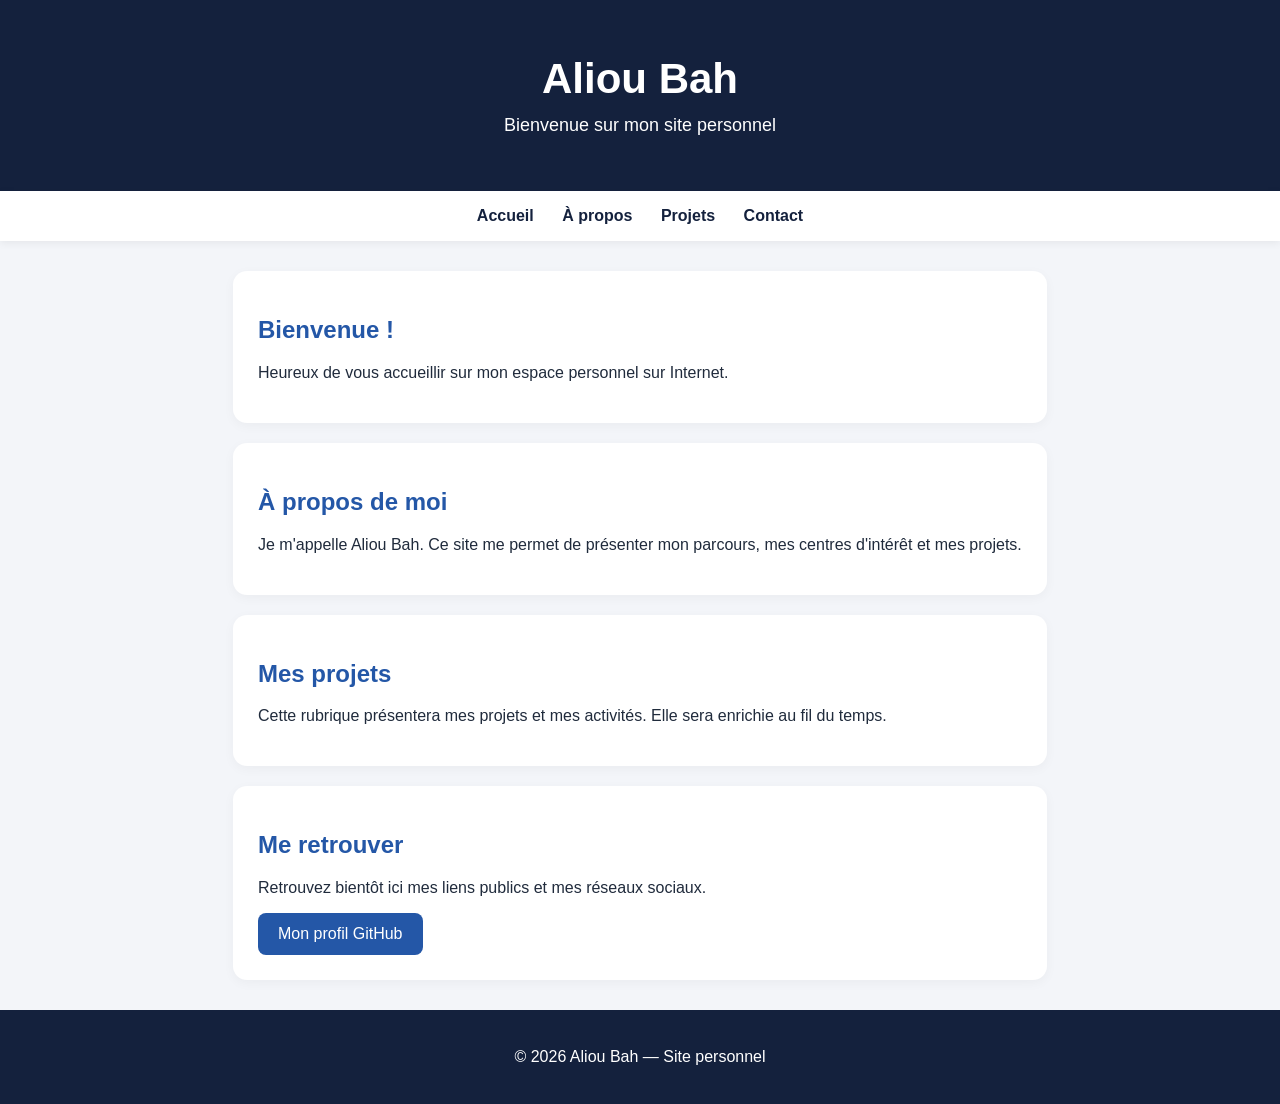
==== index.html @ 43d42935 "Création de la page d'accueil" ====
<!DOCTYPE html>
<html lang="fr">
<head>
  <meta charset="UTF-8">
  <meta name="viewport" content="width=device-width, initial-scale=1.0">
  <title>Aliou Bah | Site personnel</title>
  <style>
    * { box-sizing: border-box; }
    body {
      margin: 0;
      font-family: Arial, sans-serif;
      background: #f3f5f9;
      color: #202b3c;
    }
    header {
      background: #14213d;
      color: white;
      text-align: center;
      padding: 55px 20px;
    }
    header h1 { font-size: 42px; margin: 0 0 12px; }
    header p { font-size: 18px; margin: 0; }
    nav {
      background: #ffffff;
      padding: 16px;
      text-align: center;
      box-shadow: 0 2px 8px #00000010;
    }
    nav a {
      color: #14213d;
      text-decoration: none;
      margin: 0 12px;
      font-weight: bold;
    }
    main {
      max-width: 850px;
      margin: 30px auto;
      padding: 0 18px;
    }
    section {
      background: white;
      padding: 25px;
      margin-bottom: 20px;
      border-radius: 14px;
      box-shadow: 0 3px 12px #0000000a;
    }
    h2 { color: #2457a7; }
    .bouton {
      display: inline-block;
      background: #2457a7;
      color: white;
      padding: 12px 20px;
      border-radius: 8px;
      text-decoration: none;
    }
    footer {
      background: #14213d;
      color: white;
      text-align: center;
      padding: 22px;
    }
  </style>
</head>
<body>
  <header>
    <h1>Aliou Bah</h1>
    <p>Bienvenue sur mon site personnel</p>
  </header>

  <nav>
    <a href="#accueil">Accueil</a>
    <a href="#apropos">À propos</a>
    <a href="#projets">Projets</a>
    <a href="#contact">Contact</a>
  </nav>

  <main>
    <section id="accueil">
      <h2>Bienvenue !</h2>
      <p>Heureux de vous accueillir sur mon espace personnel
      sur Internet.</p>
    </section>

    <section id="apropos">
      <h2>À propos de moi</h2>
      <p>Je m'appelle Aliou Bah. Ce site me permet de présenter
      mon parcours, mes centres d'intérêt et mes projets.</p>
    </section>

    <section id="projets">
      <h2>Mes projets</h2>
      <p>Cette rubrique présentera mes projets et mes activités.
      Elle sera enrichie au fil du temps.</p>
    </section>

    <section id="contact">
      <h2>Me retrouver</h2>
      <p>Retrouvez bientôt ici mes liens publics et mes réseaux sociaux.</p>
      <a class="bouton" href="https://github.com/Alioubah628">
        Mon profil GitHub
      </a>
    </section>
  </main>

  <footer>
    <p>© 2026 Aliou Bah — Site personnel</p>
  </footer>
</body>
</html>
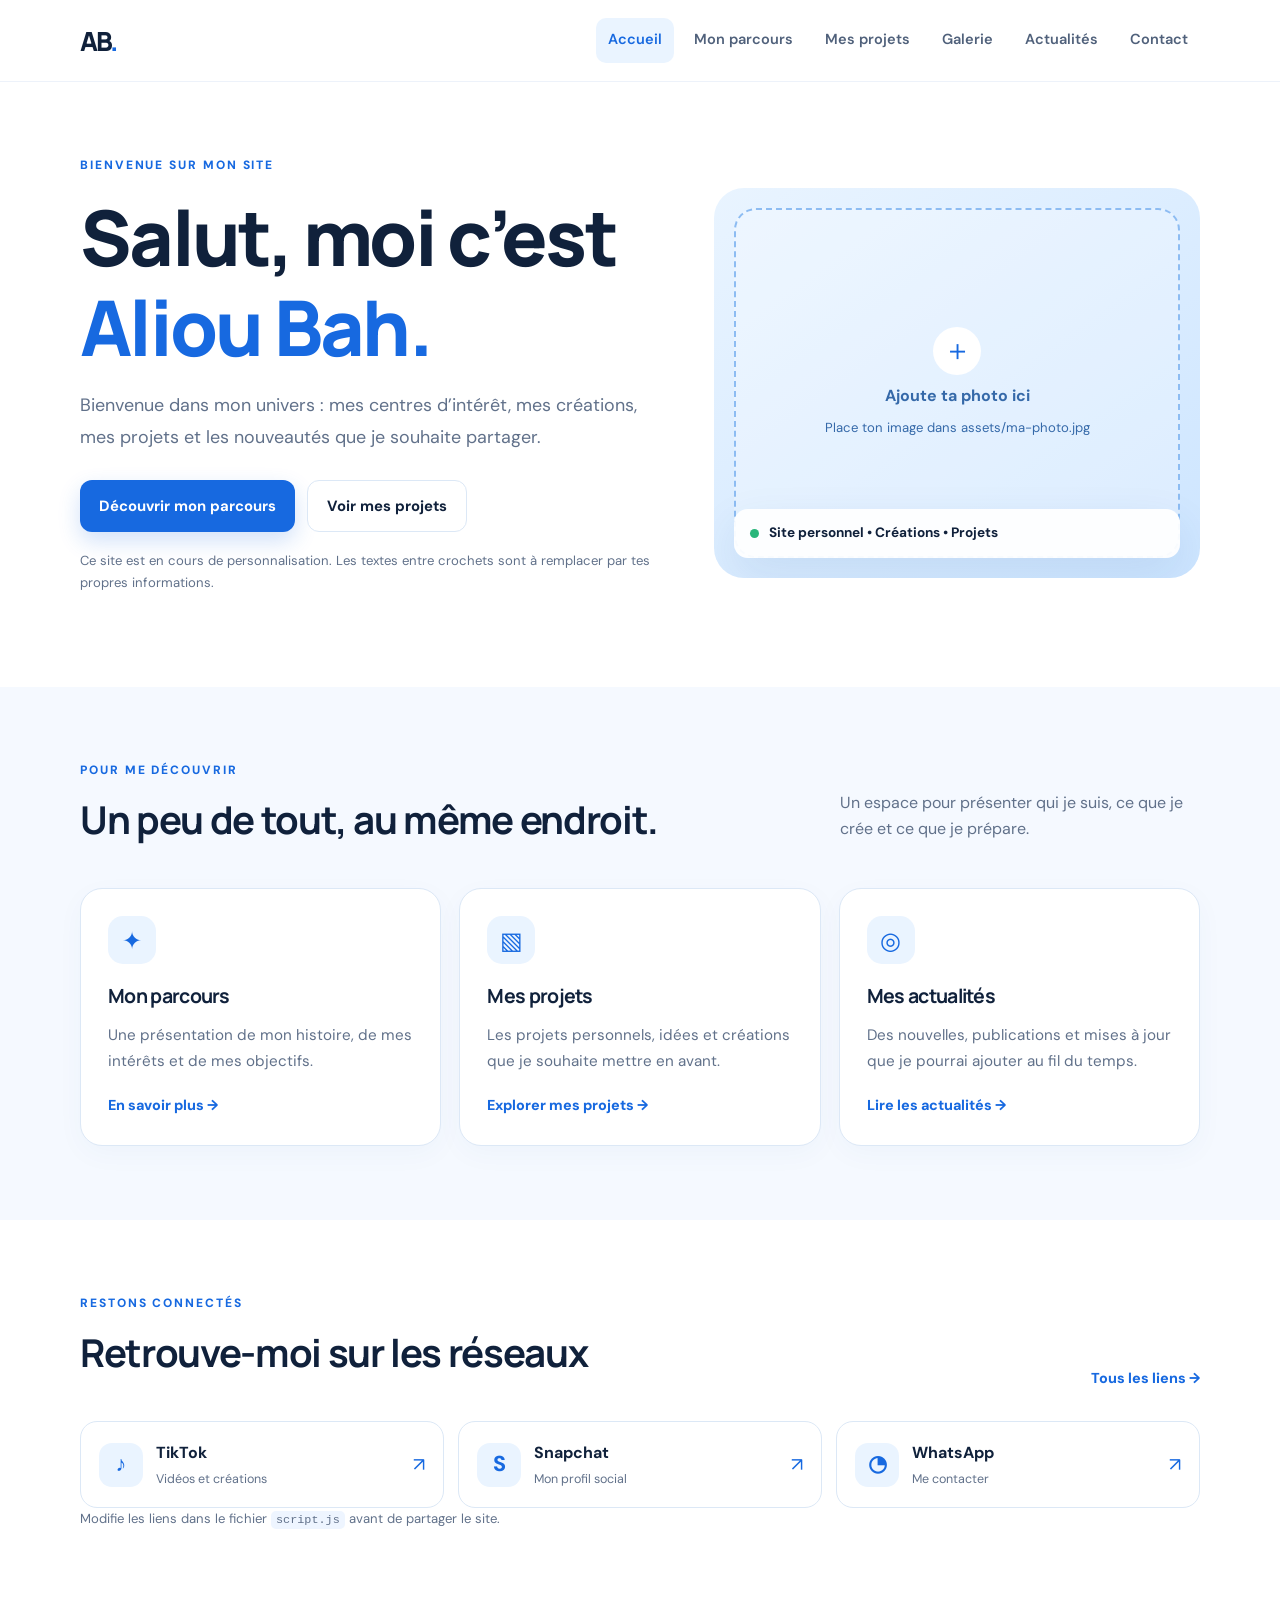
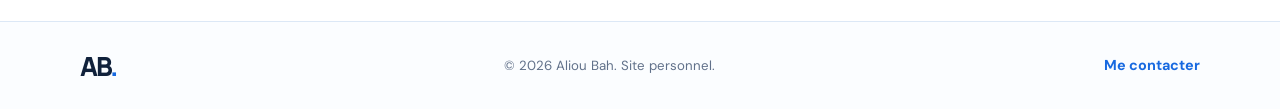
==== commit 73bd38bf: "Add files via upload" ====
--- a/index.html
+++ b/index.html
@@ -1,109 +1,56 @@
-<!DOCTYPE html>
+<!doctype html>
 <html lang="fr">
 <head>
-  <meta charset="UTF-8">
-  <meta name="viewport" content="width=device-width, initial-scale=1.0">
-  <title>Aliou Bah | Site personnel</title>
-  <style>
-    * { box-sizing: border-box; }
-    body {
-      margin: 0;
-      font-family: Arial, sans-serif;
-      background: #f3f5f9;
-      color: #202b3c;
-    }
-    header {
-      background: #14213d;
-      color: white;
-      text-align: center;
-      padding: 55px 20px;
-    }
-    header h1 { font-size: 42px; margin: 0 0 12px; }
-    header p { font-size: 18px; margin: 0; }
-    nav {
-      background: #ffffff;
-      padding: 16px;
-      text-align: center;
-      box-shadow: 0 2px 8px #00000010;
-    }
-    nav a {
-      color: #14213d;
-      text-decoration: none;
-      margin: 0 12px;
-      font-weight: bold;
-    }
-    main {
-      max-width: 850px;
-      margin: 30px auto;
-      padding: 0 18px;
-    }
-    section {
-      background: white;
-      padding: 25px;
-      margin-bottom: 20px;
-      border-radius: 14px;
-      box-shadow: 0 3px 12px #0000000a;
-    }
-    h2 { color: #2457a7; }
-    .bouton {
-      display: inline-block;
-      background: #2457a7;
-      color: white;
-      padding: 12px 20px;
-      border-radius: 8px;
-      text-decoration: none;
-    }
-    footer {
-      background: #14213d;
-      color: white;
-      text-align: center;
-      padding: 22px;
-    }
-  </style>
+  <meta charset="utf-8">
+  <meta name="viewport" content="width=device-width, initial-scale=1">
+  <meta name="description" content="Site personnel, créations et projets d'Aliou Bah.">
+  <title>Accueil | Aliou Bah</title>
+  <link rel="stylesheet" href="style.css">
+  <script src="script.js" defer></script>
 </head>
 <body>
-  <header>
-    <h1>Aliou Bah</h1>
-    <p>Bienvenue sur mon site personnel</p>
+  <header class="site-header">
+    <a class="logo" href="index.html" aria-label="Accueil">AB<span>.</span></a>
+    <button class="menu-toggle" aria-expanded="false" aria-controls="navigation">☰ <span class="sr-only">Ouvrir le menu</span></button>
+    <nav id="navigation" class="navigation" aria-label="Navigation principale">
+      <a class="active" href="index.html">Accueil</a><a href="parcours.html">Mon parcours</a><a href="projets.html">Mes projets</a><a href="galerie.html">Galerie</a><a href="actualites.html">Actualités</a><a href="contact.html">Contact</a>
+    </nav>
   </header>
-
-  <nav>
-    <a href="#accueil">Accueil</a>
-    <a href="#apropos">À propos</a>
-    <a href="#projets">Projets</a>
-    <a href="#contact">Contact</a>
-  </nav>
-
   <main>
-    <section id="accueil">
-      <h2>Bienvenue !</h2>
-      <p>Heureux de vous accueillir sur mon espace personnel
-      sur Internet.</p>
+    <section class="hero container">
+      <div class="hero-copy">
+        <p class="eyebrow">BIENVENUE SUR MON SITE</p>
+        <h1>Salut, moi c’est <span>Aliou Bah.</span></h1>
+        <p class="lead">Bienvenue dans mon univers : mes centres d’intérêt, mes créations, mes projets et les nouveautés que je souhaite partager.</p>
+        <div class="button-row"><a class="button primary" href="parcours.html">Découvrir mon parcours</a><a class="button secondary" href="projets.html">Voir mes projets</a></div>
+        <p class="small muted">Ce site est en cours de personnalisation. Les textes entre crochets sont à remplacer par tes propres informations.</p>
+      </div>
+      <div class="hero-photo-wrap">
+        <img class="hero-photo" src="assets/ma-photo.jpg" alt="Photo de présentation d’Aliou Bah" onerror="this.style.display='none'; this.nextElementSibling.style.display='grid'">
+        <div class="photo-placeholder"><span class="placeholder-icon">＋</span><strong>Ajoute ta photo ici</strong><span>Place ton image dans assets/ma-photo.jpg</span></div>
+        <div class="floating-note"><span class="dot"></span> Site personnel • Créations • Projets</div>
+      </div>
     </section>
-
-    <section id="apropos">
-      <h2>À propos de moi</h2>
-      <p>Je m'appelle Aliou Bah. Ce site me permet de présenter
-      mon parcours, mes centres d'intérêt et mes projets.</p>
+    <section class="section soft-bg">
+      <div class="container">
+        <div class="section-heading"><div><p class="eyebrow">POUR ME DÉCOUVRIR</p><h2>Un peu de tout, au même endroit.</h2></div><p>Un espace pour présenter qui je suis, ce que je crée et ce que je prépare.</p></div>
+        <div class="card-grid three">
+          <article class="card"><div class="card-icon">✦</div><h3>Mon parcours</h3><p>Une présentation de mon histoire, de mes intérêts et de mes objectifs.</p><a class="text-link" href="parcours.html">En savoir plus →</a></article>
+          <article class="card"><div class="card-icon">▧</div><h3>Mes projets</h3><p>Les projets personnels, idées et créations que je souhaite mettre en avant.</p><a class="text-link" href="projets.html">Explorer mes projets →</a></article>
+          <article class="card"><div class="card-icon">◎</div><h3>Mes actualités</h3><p>Des nouvelles, publications et mises à jour que je pourrai ajouter au fil du temps.</p><a class="text-link" href="actualites.html">Lire les actualités →</a></article>
+        </div>
+      </div>
     </section>
-
-    <section id="projets">
-      <h2>Mes projets</h2>
-      <p>Cette rubrique présentera mes projets et mes activités.
-      Elle sera enrichie au fil du temps.</p>
-    </section>
-
-    <section id="contact">
-      <h2>Me retrouver</h2>
-      <p>Retrouvez bientôt ici mes liens publics et mes réseaux sociaux.</p>
-      <a class="bouton" href="https://github.com/Alioubah628">
-        Mon profil GitHub
-      </a>
+    <section class="section container">
+      <div class="section-heading"><div><p class="eyebrow">RESTONS CONNECTÉS</p><h2>Retrouve-moi sur les réseaux</h2></div><a class="text-link" href="contact.html">Tous les liens →</a></div>
+      <div class="social-grid">
+        <a class="social-card" data-social="tiktok" href="https://www.tiktok.com/" target="_blank" rel="noopener noreferrer"><span class="social-symbol">♪</span><span><strong>TikTok</strong><small>Vidéos et créations</small></span><span class="arrow">↗</span></a>
+        <a class="social-card" data-social="snapchat" href="https://www.snapchat.com/" target="_blank" rel="noopener noreferrer"><span class="social-symbol">S</span><span><strong>Snapchat</strong><small>Mon profil social</small></span><span class="arrow">↗</span></a>
+        <a class="social-card" data-social="whatsapp" href="https://www.whatsapp.com/" target="_blank" rel="noopener noreferrer"><span class="social-symbol">◔</span><span><strong>WhatsApp</strong><small>Me contacter</small></span><span class="arrow">↗</span></a>
+      </div>
+      <p class="small muted">Modifie les liens dans le fichier <code>script.js</code> avant de partager le site.</p>
     </section>
   </main>
-
-  <footer>
-    <p>© 2026 Aliou Bah — Site personnel</p>
-  </footer>
+  <footer class="site-footer"><div class="container footer-inner"><a class="logo" href="index.html">AB<span>.</span></a><p>© <span data-year></span> Aliou Bah. Site personnel.</p><a href="contact.html">Me contacter</a></div></footer>
 </body>
 </html>
--- a/style.css
+++ b/style.css
@@ -0,0 +1,5 @@
+@import url('https://fonts.googleapis.com/css2?family=DM+Sans:wght@400;500;600;700&family=Manrope:wght@400;500;600;700;800&display=swap');
+:root{--blue:#1769e0;--blue-dark:#124bb1;--sky:#eaf4ff;--ink:#10213b;--muted:#61718a;--line:#dce8f6;--white:#fff;--soft:#f5f9ff;--shadow:0 16px 44px rgba(24,78,145,.10);--radius:22px}
+*{box-sizing:border-box}html{scroll-behavior:smooth}body{margin:0;background:#fff;color:var(--ink);font-family:'DM Sans',Arial,sans-serif;line-height:1.65}a{color:inherit;text-decoration:none}img{max-width:100%;display:block}h1,h2,h3{font-family:Manrope,'DM Sans',sans-serif;line-height:1.18;letter-spacing:-.035em;margin:0 0 16px}h1{font-size:clamp(2.6rem,6vw,4.8rem);font-weight:800}h2{font-size:clamp(1.7rem,3vw,2.4rem)}h3{font-size:1.22rem}p{margin:0 0 16px}.container{width:min(1120px,calc(100% - 40px));margin-inline:auto}.site-header{height:82px;padding:0 max(20px,calc((100% - 1120px)/2));display:flex;align-items:center;justify-content:space-between;border-bottom:1px solid #edf2fa;background:rgba(255,255,255,.94);position:sticky;top:0;z-index:10;backdrop-filter:blur(14px)}.logo{font:800 1.65rem Manrope,sans-serif;letter-spacing:-.08em;color:var(--ink)}.logo span,h1 span{color:var(--blue)}.navigation{display:flex;align-items:center;gap:8px}.navigation a{padding:10px 12px;border-radius:10px;color:#50617b;font-size:.91rem;font-weight:600}.navigation a:hover,.navigation a.active{background:var(--sky);color:var(--blue)}.menu-toggle{display:none;border:1px solid var(--line);background:#fff;border-radius:10px;padding:8px 12px;font-size:1.2rem;color:var(--ink)}.hero{display:grid;grid-template-columns:1.08fr .92fr;gap:64px;align-items:center;padding-top:74px;padding-bottom:78px;min-height:570px}.eyebrow{font-size:.75rem;letter-spacing:.16em;color:var(--blue);font-weight:800;margin-bottom:16px}.lead{font-size:1.12rem;line-height:1.8;color:var(--muted);max-width:650px}.hero-copy .lead{max-width:560px}.button-row{display:flex;gap:12px;flex-wrap:wrap;margin:26px 0 18px}.button{display:inline-flex;justify-content:center;align-items:center;gap:8px;padding:13px 19px;border-radius:12px;font-weight:700;font-size:.93rem;transition:transform .2s,box-shadow .2s}.button:hover{transform:translateY(-2px)}.primary{background:var(--blue);color:#fff;box-shadow:0 9px 22px rgba(23,105,224,.2)}.primary:hover{background:var(--blue-dark)}.secondary{border:1px solid var(--line);background:#fff;color:var(--ink)}.full{width:100%}.hero-photo-wrap{position:relative;min-height:390px;border-radius:30px;background:linear-gradient(145deg,#e9f4ff,#cde5ff);display:grid;place-items:center;padding:20px;overflow:hidden}.hero-photo{position:absolute;inset:0;width:100%;height:100%;object-fit:cover;border-radius:30px}.photo-placeholder{width:100%;height:350px;border:2px dashed #8dbcf2;border-radius:22px;display:grid;place-content:center;justify-items:center;text-align:center;gap:8px;color:#3569a9;background:rgba(255,255,255,.28)}.placeholder-icon{width:48px;height:48px;border-radius:50%;background:#fff;display:grid;place-items:center;font-size:1.8rem;color:var(--blue)}.photo-placeholder span:last-child{font-size:.82rem}.floating-note{position:absolute;bottom:20px;left:20px;right:20px;padding:13px 16px;border-radius:14px;background:rgba(255,255,255,.94);box-shadow:var(--shadow);font-size:.85rem;font-weight:700;display:flex;align-items:center;gap:10px}.dot{width:9px;height:9px;background:#29b67a;border-radius:50%}.small{font-size:.82rem}.muted{color:var(--muted)}.section{padding-top:74px;padding-bottom:74px}.soft-bg{background:var(--soft)}.section-heading{display:flex;justify-content:space-between;align-items:end;gap:30px;margin-bottom:30px}.section-heading>p{max-width:360px;color:var(--muted)}.card-grid{display:grid;gap:18px}.card-grid.three{grid-template-columns:repeat(3,minmax(0,1fr))}.card-grid.two{grid-template-columns:repeat(2,minmax(0,1fr))}.card{padding:27px;border:1px solid var(--line);border-radius:var(--radius);background:#fff;box-shadow:0 8px 28px rgba(25,80,140,.035)}.card-icon{width:48px;height:48px;display:grid;place-items:center;border-radius:15px;background:var(--sky);color:var(--blue);font-size:1.5rem;margin-bottom:20px}.card p{color:var(--muted);font-size:.95rem}.text-link{color:var(--blue);font-weight:800;font-size:.9rem;display:inline-block;margin-top:4px}.text-link:hover{text-decoration:underline}.social-grid{display:grid;grid-template-columns:repeat(3,minmax(0,1fr));gap:14px}.social-card{display:flex;align-items:center;gap:13px;padding:18px;border:1px solid var(--line);border-radius:17px;background:#fff;transition:transform .2s,border-color .2s,box-shadow .2s}.social-card:hover{transform:translateY(-3px);border-color:#9fc7ff;box-shadow:var(--shadow)}.social-symbol{width:44px;height:44px;border-radius:13px;background:var(--sky);display:grid;place-items:center;color:var(--blue);font-weight:800;font-size:1.35rem;flex-shrink:0}.social-card strong,.social-card small{display:block}.social-card small{font-size:.78rem;color:var(--muted);margin-top:2px}.arrow{margin-left:auto;color:var(--blue);font-size:1.2rem}.site-footer{border-top:1px solid var(--line);background:#fbfdff}.footer-inner{min-height:88px;display:flex;align-items:center;justify-content:space-between;gap:20px}.footer-inner p{font-size:.83rem;color:var(--muted);margin:0}.footer-inner>a:last-child{color:var(--blue);font-weight:700;font-size:.9rem}.page-hero{padding-top:78px;padding-bottom:45px}.page-hero h1{font-size:clamp(2.6rem,5vw,4rem)}.page-hero .lead{max-width:720px}.content-layout,.contact-layout{display:grid;grid-template-columns:minmax(0,1.5fr) minmax(260px,.8fr);gap:42px;align-items:start;padding-top:25px}.prose h2{font-size:1.55rem;margin-top:30px}.prose h2:first-child{margin-top:0}.prose p,.prose li{color:#4d5e76}.prose ul{padding-left:22px}.side-card{padding:28px;border:1px solid var(--line);border-radius:var(--radius);background:var(--soft)}.side-icon{width:52px;height:52px;border-radius:16px;display:grid;place-items:center;background:#fff;color:var(--blue);font-size:1.6rem;margin-bottom:20px}.side-card p{color:var(--muted);font-size:.93rem}.side-card .button{margin-top:10px}.callout,.notice{padding:16px 19px;border-radius:14px;background:var(--sky);border:1px solid #d4e8ff;color:#284d7a;margin:22px 0}.notice{margin-top:0}.project-card{border:1px solid var(--line);border-radius:var(--radius);overflow:hidden;background:#fff}.project-art{height:180px;padding:22px;display:flex;align-items:end;justify-content:space-between;color:#fff}.project-art span{font-size:.8rem;font-weight:800;align-self:start;opacity:.8}.project-art b{font:800 1.5rem Manrope,sans-serif}.art-blue{background:linear-gradient(135deg,#1769e0,#76b9ff)}.art-cyan{background:linear-gradient(135deg,#167eae,#8ce5f2)}.art-lilac{background:linear-gradient(135deg,#5b68d9,#b3b9ff)}.art-navy{background:linear-gradient(135deg,#10213b,#4478b9)}.project-body{padding:24px}.project-body p{color:var(--muted)}.tag{display:inline-block;background:var(--sky);color:var(--blue);padding:5px 10px;border-radius:30px;font-size:.72rem;font-weight:800;margin-bottom:12px}.project-meta{font-size:.82rem}.gallery-grid{display:grid;grid-template-columns:repeat(3,minmax(0,1fr));gap:18px}.gallery-item{margin:0}.gallery-placeholder{min-height:220px;border-radius:20px;background:linear-gradient(135deg,#d8eaff,#eff7ff);display:flex;flex-direction:column;align-items:center;justify-content:center;gap:8px;color:#2d5d96;border:1px dashed #a4c9f5}.gallery-placeholder>span{width:42px;height:42px;display:grid;place-items:center;border-radius:50%;background:#fff;font-size:1.6rem}.gallery-placeholder small{font-size:.76rem}.tone-two{background:linear-gradient(135deg,#e4f5ff,#c9e6ff)}.tone-three{background:linear-gradient(135deg,#e7eaff,#d5dcff)}.tone-four{background:linear-gradient(135deg,#d7f2ff,#e8f8ff)}.tone-five{background:linear-gradient(135deg,#e1eaff,#c7d9ff)}.tone-six{background:linear-gradient(135deg,#e6f5ff,#d6e5fa)}.gallery-item figcaption{font-size:.85rem;color:var(--muted);padding:10px 3px}.news-list{display:grid;gap:16px}.news-card{display:grid;grid-template-columns:130px 1fr;gap:24px;padding:25px;border:1px solid var(--line);border-radius:var(--radius);background:#fff}.news-date{font-size:.73rem;font-weight:800;letter-spacing:.08em;color:var(--blue);background:var(--sky);border-radius:12px;padding:13px;height:max-content;text-align:center}.news-card h2{font-size:1.35rem;margin-bottom:10px}.news-card p{color:var(--muted)}.contact-socials{display:grid;gap:12px}.contact-layout{padding-bottom:80px}.sr-only{position:absolute;width:1px;height:1px;padding:0;margin:-1px;overflow:hidden;clip:rect(0,0,0,0);white-space:nowrap;border:0}code{background:#eef5ff;padding:2px 5px;border-radius:5px;font-size:.9em}
+@media(max-width:850px){.navigation{gap:0}.navigation a{padding:9px 8px;font-size:.82rem}.hero{gap:30px}.card-grid.three{grid-template-columns:1fr 1fr}.social-grid{grid-template-columns:1fr}.gallery-grid{grid-template-columns:1fr 1fr}}
+@media(max-width:680px){.site-header{height:70px}.menu-toggle{display:block}.navigation{display:none;position:absolute;left:16px;right:16px;top:64px;padding:10px;background:#fff;border:1px solid var(--line);border-radius:16px;box-shadow:var(--shadow);flex-direction:column;align-items:stretch}.navigation.open{display:flex}.navigation a{padding:12px}.hero{grid-template-columns:1fr;padding-top:48px;padding-bottom:48px;gap:28px}.hero-photo-wrap{min-height:300px}.photo-placeholder{height:270px}.section{padding-top:52px;padding-bottom:52px}.section-heading{display:block}.section-heading>p{margin-top:12px}.card-grid.three,.card-grid.two,.gallery-grid{grid-template-columns:1fr}.page-hero{padding-top:52px;padding-bottom:25px}.content-layout,.contact-layout{grid-template-columns:1fr;gap:22px}.news-card{grid-template-columns:1fr;gap:12px}.news-date{text-align:left;width:max-content}.footer-inner{padding-top:20px;padding-bottom:20px;flex-wrap:wrap}.footer-inner p{order:3;width:100%}.button-row{align-items:stretch}.button-row .button{flex:1}.project-art{height:150px}}
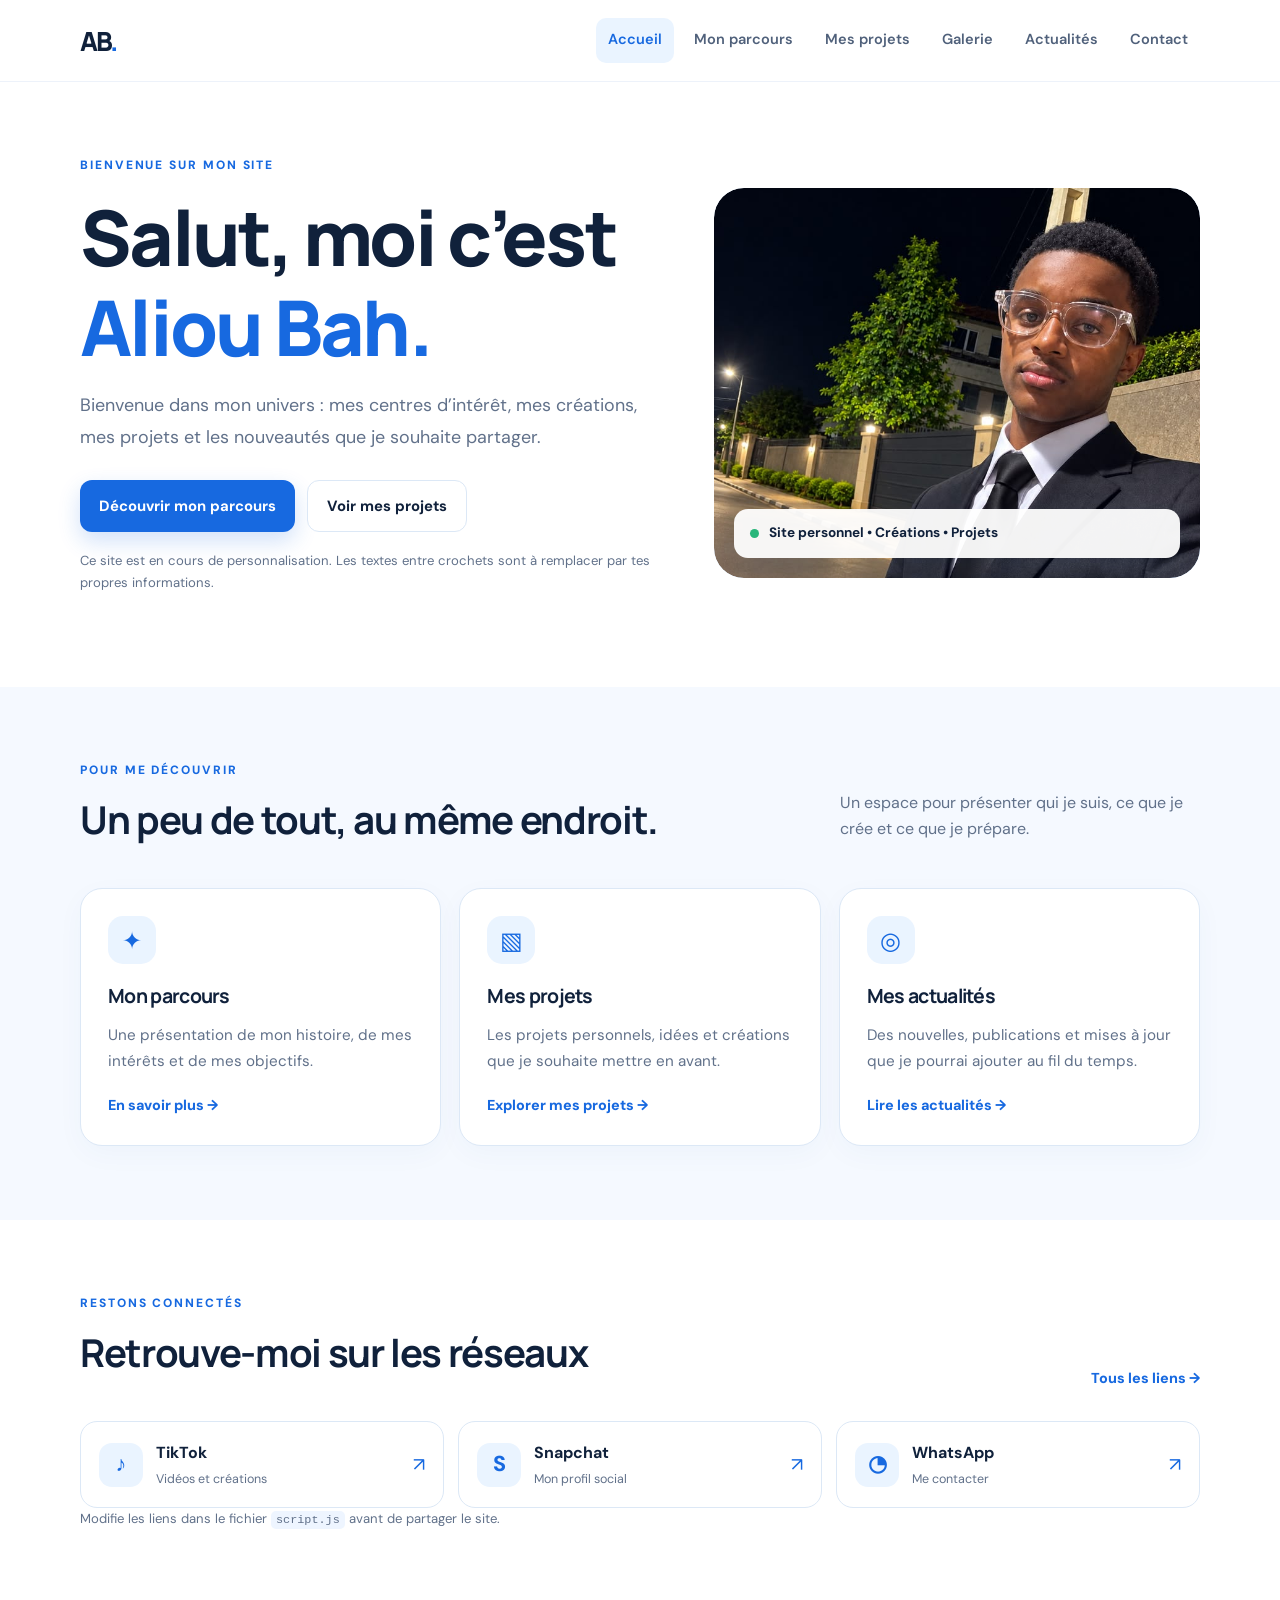
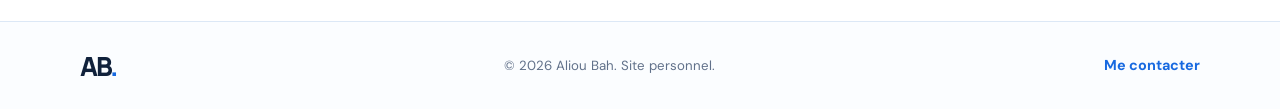
==== commit f4d9f3a5: "Update image source in index.html" ====
--- a/index.html
+++ b/index.html
@@ -26,7 +26,7 @@
         <p class="small muted">Ce site est en cours de personnalisation. Les textes entre crochets sont à remplacer par tes propres informations.</p>
       </div>
       <div class="hero-photo-wrap">
-        <img class="hero-photo" src="assets/ma-photo.jpg" alt="Photo de présentation d’Aliou Bah" onerror="this.style.display='none'; this.nextElementSibling.style.display='grid'">
+        <img class="hero-photo" src="WhatsApp%20Image%202026-10-17%20at%2015.55.50.jpeg" alt="Photo de présentation d’Aliou Bah" onerror="this.style.display='none'; this.nextElementSibling.style.display='grid'">
         <div class="photo-placeholder"><span class="placeholder-icon">＋</span><strong>Ajoute ta photo ici</strong><span>Place ton image dans assets/ma-photo.jpg</span></div>
         <div class="floating-note"><span class="dot"></span> Site personnel • Créations • Projets</div>
       </div>
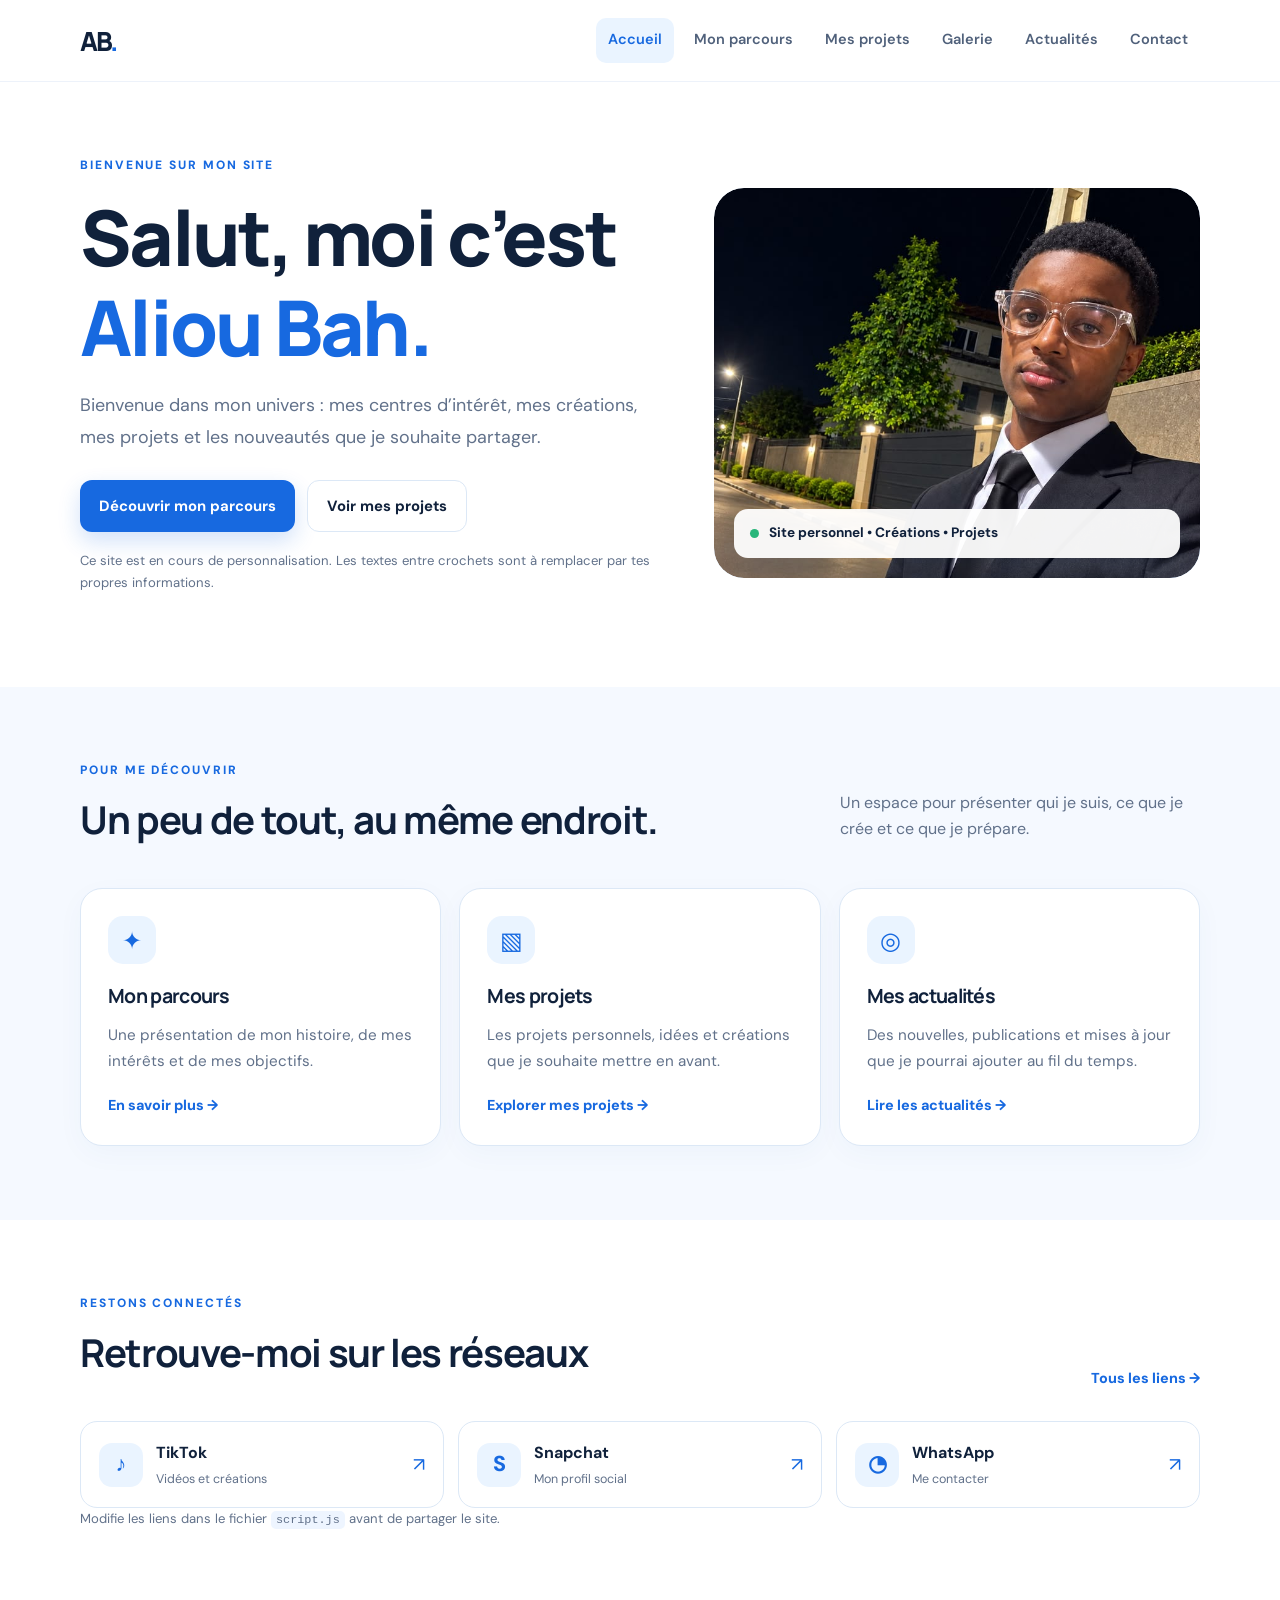
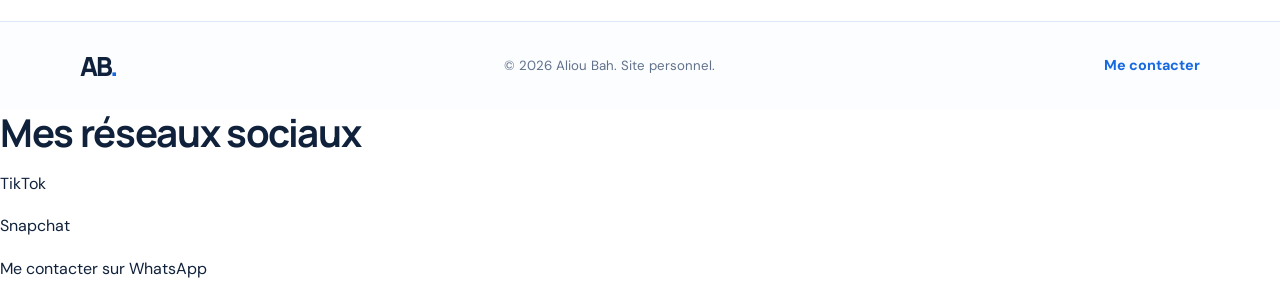
==== commit f19f27b3: "Add social media section to index.html Added a section for social media links including TikTok, Snap" ====
--- a/index.html
+++ b/index.html
@@ -53,4 +53,24 @@
   </main>
   <footer class="site-footer"><div class="container footer-inner"><a class="logo" href="index.html">AB<span>.</span></a><p>© <span data-year></span> Aliou Bah. Site personnel.</p><a href="contact.html">Me contacter</a></div></footer>
 </body>
-</html>
+</html><section id="reseaux-sociaux">
+  <h2>Mes réseaux sociaux</h2>
+
+  <p>
+    <a href="https://www.tiktok.com/@Alioubah628" target="_blank" rel="noopener noreferrer">
+      TikTok
+    </a>
+  </p>
+
+  <p>
+    <a href="https://www.snapchat.com/add/aliou_Bah628" target="_blank" rel="noopener noreferrer">
+      Snapchat
+    </a>
+  </p>
+
+  <p>
+    <a href="https://wa.me/224628106075" target="_blank" rel="noopener noreferrer">
+      Me contacter sur WhatsApp
+    </a>
+  </p>
+</section>
